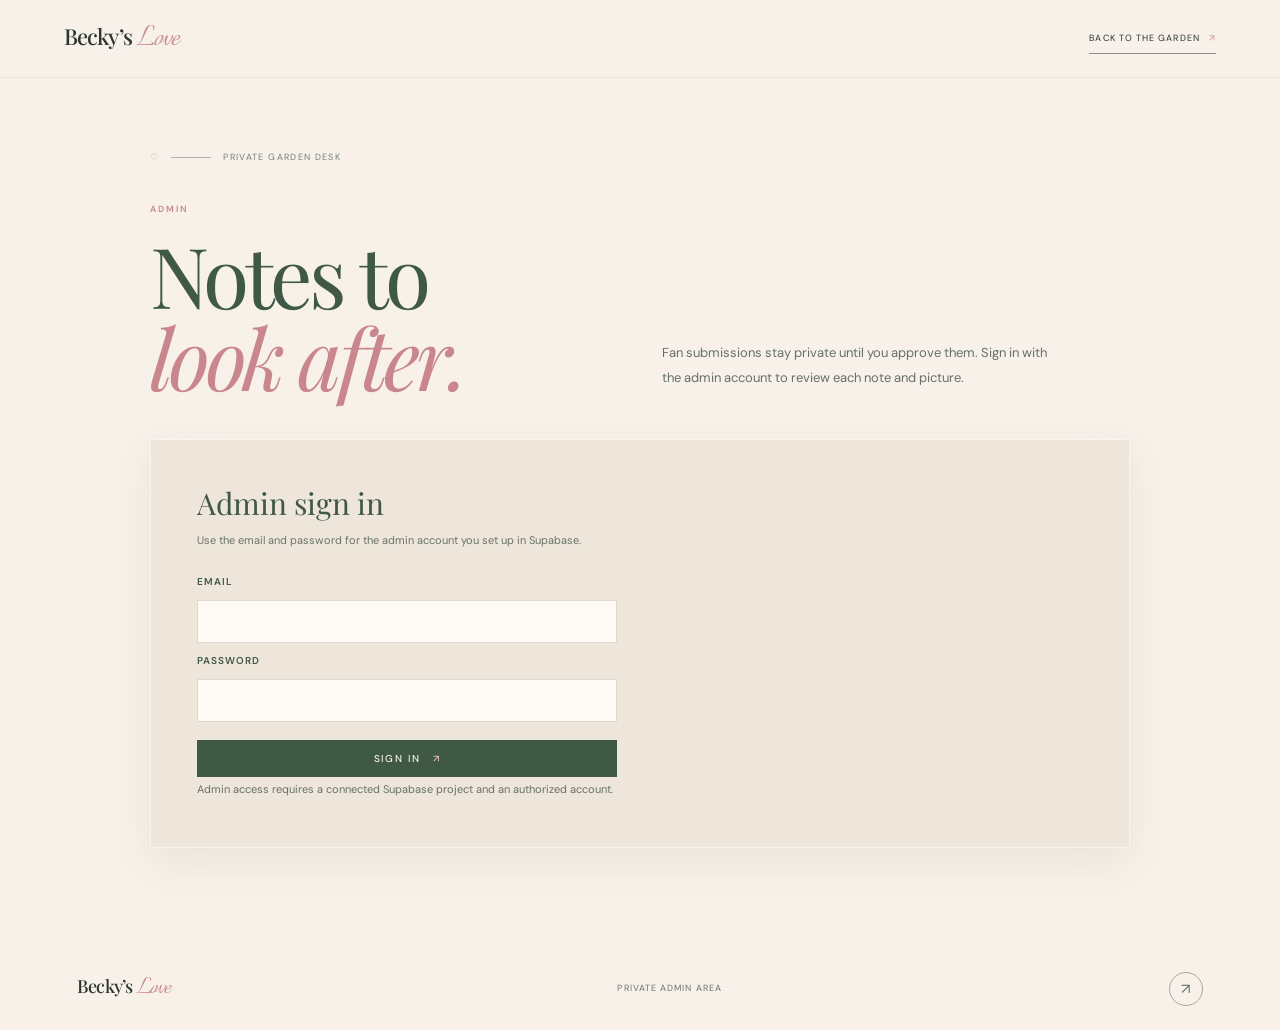
==== admin.html @ 7f094e2c "Add private fan message moderation flow" ====
<!doctype html>
<html lang="en">
<head>
  <meta charset="utf-8">
  <meta name="viewport" content="width=device-width, initial-scale=1">
  <meta name="theme-color" content="#f7f1e9">
  <title>Fan message review · Becky’s Love</title>
  <link rel="preconnect" href="https://fonts.googleapis.com">
  <link rel="preconnect" href="https://fonts.gstatic.com" crossorigin>
  <link href="https://fonts.googleapis.com/css2?family=DM+Sans:wght@400;500;600&family=Italianno&family=Playfair+Display:wght@400;500&display=swap" rel="stylesheet">
  <link rel="stylesheet" href="styles.css">
</head>
<body class="admin-page">
  <header class="topbar admin-topbar">
    <a class="wordmark" href="index.html">Becky’s <em>Love</em></a>
    <a class="top-note" href="index.html#fan-messages">Back to the garden <span>↗</span></a>
  </header>
  <main class="admin-main">
    <div class="section-kicker"><span>♡</span><i></i> Private garden desk</div>
    <div class="admin-heading">
      <div><p class="eyebrow">Admin</p><h1>Notes to<br><em>look after.</em></h1></div>
      <p class="body-copy">Fan submissions stay private until you approve them. Sign in with the admin account to review each note and picture.</p>
    </div>
    <section class="admin-panel" aria-labelledby="admin-panel-title">
      <div id="admin-login-view">
        <h2 id="admin-panel-title">Admin sign in</h2>
        <p class="message-caption">Use the email and password for the admin account you set up in Supabase.</p>
        <form id="admin-login-form" class="admin-login-form">
          <label for="admin-email">Email</label><input id="admin-email" type="email" autocomplete="username" required>
          <label for="admin-password">Password</label><input id="admin-password" type="password" autocomplete="current-password" required>
          <button class="submit-message" type="submit">Sign in <span>↗</span></button>
        </form>
      </div>
      <div id="admin-queue-view" hidden>
        <div class="admin-queue-heading"><div><h2 id="admin-panel-title">Pending submissions</h2><p class="message-caption">Review notes and pictures before they are shared publicly.</p></div><button id="admin-sign-out" class="quiet-button" type="button">Sign out</button></div>
        <p id="admin-status" class="form-status" role="status" aria-live="polite"></p>
        <div id="admin-queue" class="admin-queue"></div>
      </div>
      <p id="admin-auth-status" class="form-status" role="status" aria-live="polite">Admin access requires a connected Supabase project and an authorized account.</p>
    </section>
  </main>
  <footer><a class="wordmark" href="index.html">Becky’s <em>Love</em></a><span>Private admin area</span><a class="back-top" href="index.html" aria-label="Back to page">↗</a></footer>
  <script src="supabase-config.js"></script>
  <script type="module" src="admin.js"></script>
</body>
</html>
---- styles.css ----
:root{--cream:#f7f1e9;--paper:#eee6db;--ink:#29352d;--green:#3f5946;--rose:#c9878d;--blush:#e9c9c2;--blue:#6d8791;--serif:'Playfair Display',Georgia,serif;--sans:'DM Sans',Arial,sans-serif;--script:'Italianno',cursive}*{box-sizing:border-box}html{scroll-behavior:smooth;scroll-padding-top:82px}body{margin:0;background:var(--cream);color:var(--ink);font:14px/1.6 var(--sans)}a{color:inherit;text-decoration:none}.topbar{height:78px;padding:0 5vw;display:flex;align-items:center;justify-content:space-between;gap:24px;background:var(--cream);position:sticky;top:0;z-index:10;border-bottom:1px solid #3f594614}.wordmark{font:500 22px var(--serif);letter-spacing:-.04em;white-space:nowrap}.wordmark em{font:400 34px var(--script);color:var(--rose)}.topbar nav{display:flex;gap:clamp(14px,2.6vw,38px);text-transform:uppercase;letter-spacing:.13em;font-size:9px}.topbar nav a,.top-note,.under-link,.message-link{transition:color .2s}.topbar nav a:hover,.top-note:hover,.under-link:hover,.message-link:hover{color:var(--rose)}.top-note{text-transform:uppercase;letter-spacing:.12em;font-size:9px;border-bottom:1px solid #899187;padding:8px 0;white-space:nowrap}.top-note span,.under-link span,.message-link span{color:var(--rose);margin-left:6px}.hero{min-height:min(780px,calc(100svh - 78px));position:relative;overflow:hidden;display:flex;align-items:center;background:linear-gradient(125deg,#26353255,#26353208 80%),url("ethereal-garden.png") center/cover no-repeat;color:#fffaf2}.hero:after{content:"";position:absolute;inset:0;background:linear-gradient(90deg,#172b2a65,transparent 76%),linear-gradient(0deg,#2635322b,transparent 42%);pointer-events:none}.hero-content{position:relative;z-index:2;margin-left:12%;padding:80px 0}.eyebrow{margin:0;color:var(--rose);font-size:9px;font-weight:600;letter-spacing:.22em;text-transform:uppercase}.hero .eyebrow{color:#f2d9ce}.hero h1{font:400 clamp(86px,14vw,176px)/.78 var(--serif);letter-spacing:-.075em;margin:33px 0 32px}.hero h1 em{font:400 1em var(--script);letter-spacing:0;margin-left:.06em;color:#f2d9ce}.hero-line{font:400 17px/1.8 var(--serif);letter-spacing:.09em}.circle-link{margin-top:30px;width:46px;height:46px;border:1px solid #fff9;border-radius:50%;display:grid;place-items:center;font-size:19px;transition:background .2s,color .2s}.circle-link:hover{background:#fff;color:var(--green)}.hero-orbit{position:absolute;z-index:1;border:1px solid #fff5;border-radius:50%;transform:rotate(-24deg)}.orbit-one{width:min(52vw,620px);height:min(73vw,850px);right:8%;top:-14%}.orbit-two{width:min(38vw,440px);height:min(58vw,670px);right:15%;top:-3%;border-color:#f4d9ca8c}.hero-spark{position:absolute;z-index:2;color:#f1d3c4}.spark-one{right:20%;top:18%;font-size:32px}.spark-two{right:10%;bottom:21%;font-size:46px;color:#dbe1cc}.hero-side{position:absolute;z-index:2;right:5%;top:50%;writing-mode:vertical-rl;transform:translateY(-50%);font-size:9px;text-transform:uppercase;letter-spacing:.17em}.hero-side span{margin:9px 0}.hero-bottom{position:absolute;z-index:2;bottom:28px;left:5%;display:flex;align-items:center;gap:12px;font-size:8px;letter-spacing:.2em;text-transform:uppercase}.hero-bottom i,.section-kicker i{display:block;width:40px;height:1px;background:currentColor;opacity:.55}.section{padding:110px 12vw}.section-kicker{display:flex;align-items:center;gap:12px;color:#758176;font-size:9px;letter-spacing:.15em;text-transform:uppercase}.section-kicker span{color:var(--rose)}.featured{background:var(--cream)}.featured-layout{display:grid;grid-template-columns:1.1fr .9fr;gap:8vw;align-items:center;margin-top:48px}.featured-copy h2,.messages h2,.links-section h2,.disclaimers h2{font:400 clamp(42px,6.3vw,76px)/1.12 var(--serif);letter-spacing:-.05em;margin:18px 0 20px}.featured-copy h2 em,.messages h2 em,.links-section h2 em,.disclaimers h2 em{color:var(--rose);font-weight:400}.body-copy{max-width:390px;color:#657168;font-size:13px;line-height:1.9}.under-link,.message-link{display:inline-block;margin-top:22px;padding-bottom:8px;border-bottom:1px solid #a6a99e;text-transform:uppercase;letter-spacing:.15em;font-size:9px}.feature-card{aspect-ratio:1.02;position:relative;overflow:hidden;background:radial-gradient(circle at 52% 50%,#f7eadc 0 24%,transparent 24.5%),radial-gradient(ellipse at 50% 51%,#b6c0a8 0 45%,transparent 45.5%),linear-gradient(145deg,#d4b0a2,#ecd5ca 54%,#8d9b87);display:flex;align-items:center;justify-content:center;color:#fffaf2;box-shadow:0 24px 55px #64524920}.feature-card:before,.feature-card:after{content:"";position:absolute;border:1px solid #fff8;border-radius:50%;width:70%;height:88%;transform:rotate(24deg)}.feature-card:after{width:88%;height:70%;transform:rotate(-23deg)}.feature-card-top,.feature-card-foot{position:absolute;left:22px;right:22px;display:flex;justify-content:space-between;align-items:center;text-transform:uppercase;letter-spacing:.15em;font-size:8px}.feature-card-top{top:22px}.feature-card-foot{bottom:20px;border-top:1px solid #fff8;padding-top:12px}.flower-mark{position:absolute;width:104px;height:104px;display:grid;place-items:center}.flower-mark i{position:absolute;width:41px;height:57px;border:1px solid #83927a;border-radius:50% 50% 45% 45%;background:#e9c9c288;transform-origin:50% 100%}.flower-mark i:nth-child(1){transform:translateY(-18px)}.flower-mark i:nth-child(2){transform:rotate(90deg) translateY(-18px)}.flower-mark i:nth-child(3){transform:rotate(180deg) translateY(-18px)}.flower-mark i:nth-child(4){transform:rotate(270deg) translateY(-18px)}.flower-mark b{width:18px;height:18px;border-radius:50%;background:#c9878d}.feature-script{position:relative;z-index:1;text-align:center;font:38px/.8 var(--script);color:var(--green);transform:translateY(102px);margin:0}.messages{background:#e6ded3}.messages-heading{display:flex;justify-content:space-between;align-items:end;gap:30px;margin-top:45px}.messages-heading .body-copy{max-width:300px;margin-bottom:30px}.message-board{margin:52px auto 0;max-width:760px;min-height:340px;position:relative;overflow:hidden;display:flex;flex-direction:column;align-items:center;justify-content:center;text-align:center;padding:48px 24px;background:radial-gradient(ellipse at center,#f5e9df 0,#ede1d6 53%,#d9c8b9 100%);border:1px solid #fff9;box-shadow:inset 0 0 60px #a6816b1c}.message-board:before,.message-board:after{content:"";position:absolute;width:210px;height:280px;border:1px solid #80907c5c;border-radius:50%;transform:rotate(38deg)}.message-board:before{left:-35px;bottom:-130px}.message-board:after{right:-25px;top:-145px;transform:rotate(-38deg)}.message-stamp{position:absolute;left:28px;top:25px;font:italic 15px/1.1 var(--serif);color:var(--green);transform:rotate(-9deg)}.message-stamp b{display:block;text-align:center;color:var(--rose);font-size:18px}.message-empty{font:400 clamp(42px,6vw,62px)/.96 var(--script);color:var(--green);margin:0 0 12px}.message-caption{font-size:11px;color:#697369}.message-link{margin-top:12px}.links-section{background:var(--green);color:var(--cream)}.links-section .section-kicker{color:#dce1d5}.links-section .section-kicker span{color:#eab8b0}.links-layout{display:grid;grid-template-columns:.9fr 1.1fr;gap:9vw;align-items:center;margin-top:45px}.links-section h2 em{color:#e9c0b6}.links-section .body-copy{color:#d1d8cd}.link-list{border-top:1px solid #fff5}.link-list a{display:grid;grid-template-columns:42px 1fr 26px;align-items:center;gap:12px;padding:20px 0;border-bottom:1px solid #fff5;transition:padding .2s,color .2s}.link-list a:hover{padding-left:8px;color:#f0c5bb}.link-list .music-row{display:grid;grid-template-columns:42px 1fr 26px;align-items:center;gap:12px;padding:20px 0;border-bottom:1px solid #fff5}.link-list .music-row>i{font-style:normal;text-align:right;color:#e9c0b6}.music-links a{color:#d1d8cd;text-decoration:underline;text-decoration-color:#ffffff66;text-underline-offset:3px}.music-links a:hover{color:#f0c5bb}.link-number{font-size:9px;color:#d9a7a2}.link-list b,.link-list small{display:block}.link-list b{font:400 20px var(--serif)}.link-list small{margin-top:3px;color:#d1d8cd;font-size:10px}.link-list i{font-style:normal;text-align:right;color:#e9c0b6}.disclaimers{background:#f4e7df}.disclaimer-layout{display:grid;grid-template-columns:.9fr 1.1fr;gap:9vw;align-items:start;margin-top:46px}.disclaimer-copy{position:relative;padding:8px 0 44px;max-width:550px;border-top:1px solid #c8b8aa;color:#606b62;font-size:12px;line-height:1.9}.disclaimer-copy p{margin:18px 0}.disclaimer-heart{position:absolute;right:0;bottom:0;color:var(--rose);font-size:24px}footer{min-height:82px;padding:18px 6vw;display:flex;align-items:center;justify-content:space-between;gap:16px;color:#697369;font-size:9px;letter-spacing:.12em;text-transform:uppercase}footer .wordmark{font-size:18px;color:var(--ink);letter-spacing:-.04em;text-transform:none}footer .wordmark em{font-size:28px}.back-top{width:34px;height:34px;border:1px solid #a6a99e;border-radius:50%;display:grid;place-items:center;font-size:15px}
@media(max-width:800px){.topbar{height:auto;min-height:68px;padding:12px 6vw;flex-wrap:wrap;gap:9px 20px}.topbar nav{order:3;width:100%;justify-content:space-between;gap:8px;font-size:8px}.top-note{font-size:8px}.hero{min-height:670px;min-height:82svh}.hero-content{margin-left:8%;padding:70px 0}.hero h1{font-size:clamp(82px,20vw,136px)}.hero-line{font-size:14px}.hero-side{right:4%;font-size:8px}.orbit-one{width:70vw;height:100vw;right:2%;top:2%}.orbit-two{width:58vw;height:86vw;right:8%;top:9%}.spark-one{right:18%;top:18%}.spark-two{right:10%;bottom:18%}.section{padding:78px 8vw}.featured-layout,.links-layout,.disclaimer-layout{grid-template-columns:1fr;gap:40px}.featured-layout{margin-top:36px}.feature-card{width:min(100%,520px);justify-self:center}.messages-heading{display:block;margin-top:36px}.messages-heading .body-copy{margin-top:18px;margin-bottom:0}.message-board{margin-top:36px;min-height:300px}.links-layout{margin-top:36px}.disclaimer-layout{margin-top:32px}.disclaimer-copy{max-width:none}.featured-copy h2,.messages h2,.links-section h2,.disclaimers h2{font-size:clamp(44px,11vw,66px)}}
@media(max-width:430px){.wordmark{font-size:19px}.wordmark em{font-size:29px}.top-note{letter-spacing:.07em}.topbar nav{letter-spacing:.08em}.hero{min-height:620px}.hero h1{font-size:82px}.hero-content{margin-left:7%}.section{padding:68px 7vw}.section-kicker{font-size:8px}.feature-card-top,.feature-card-foot{left:16px;right:16px}.message-stamp{left:16px;top:16px}footer{padding:18px 7vw;flex-wrap:wrap}footer>span{order:3;width:100%;font-size:8px}}
@media(prefers-reduced-motion:reduce){html{scroll-behavior:auto}*{transition:none!important}}

/* Featured photo carousel */
.feature-card.slideshow{aspect-ratio:4/5;display:grid;grid-template-rows:auto minmax(0,1fr) auto;gap:12px;padding:18px;color:var(--green);background:linear-gradient(145deg,#e9c9c2,#f7f1e9 54%,#8d9b87);border:1px solid #fff9;box-shadow:0 24px 55px #64524920}
.feature-card.slideshow:before,.feature-card.slideshow:after{content:none}
.feature-card.slideshow .feature-card-top,.feature-card.slideshow .feature-card-foot{position:static;left:auto;right:auto;top:auto;bottom:auto;color:var(--green);font-size:8px;letter-spacing:.15em}
.feature-card.slideshow .feature-card-top{min-height:23px}
.feature-card.slideshow .feature-card-foot{border-top:1px solid #3f59464a;padding-top:10px}
.slideshow-images{position:relative;min-height:0;overflow:hidden;background:#f7f1e9;border:8px solid #f7f1e9;box-shadow:0 7px 24px #64524920}
.featured-slide{position:absolute;inset:0;width:100%;height:100%;object-fit:contain;opacity:0;transition:opacity .65s ease}
.featured-slide.is-active{opacity:1}
@media(max-width:800px){.feature-card.slideshow{width:min(100%,520px);aspect-ratio:4/5}}
@media(max-width:430px){.feature-card.slideshow{padding:14px;gap:9px}.feature-card.slideshow .feature-card-top,.feature-card.slideshow .feature-card-foot{left:auto;right:auto}}
@media(prefers-reduced-motion:reduce){.featured-slide{transition:none}}

/* Fan guestbook and private admin */
.community-grid{display:grid;grid-template-columns:1fr 1fr;gap:34px;align-items:start;margin:50px auto 0;max-width:1050px}
.message-form,.community-posts-wrap,.admin-panel{position:relative;padding:34px;background:linear-gradient(145deg,#f7f1e9,#ede1d6 68%,#e1d3c6);border:1px solid #fff9;box-shadow:0 14px 38px #64524914}
.message-form{display:flex;flex-direction:column;gap:10px;overflow:hidden}
.message-form .message-stamp{position:absolute;right:28px;left:auto;top:22px}
.message-form h3,.admin-panel h2{margin:0 0 4px;color:var(--green);font:400 30px/1.15 var(--serif)}
.message-form .message-caption{max-width:340px;margin:0 0 10px}
.message-form label,.admin-login-form label{color:var(--green);font-size:10px;font-weight:600;letter-spacing:.1em;text-transform:uppercase}
.message-form label span{color:#788077;font-weight:400;letter-spacing:0;text-transform:none}
.message-form input:not([type=checkbox]),.message-form textarea,.admin-login-form input{width:100%;padding:12px 13px;border:1px solid #a6a99e66;background:#fffaf3;color:var(--ink);font:13px var(--sans);border-radius:0}
.message-form textarea{resize:vertical;min-height:120px}
.message-form input[type=file]{padding:9px;font-size:11px}
.message-form input:focus,.message-form textarea:focus,.admin-login-form input:focus{outline:2px solid #c9878d88;outline-offset:1px}
.consent{display:flex;align-items:flex-start;gap:10px;margin:5px 0;color:#657168!important;font-weight:400!important;letter-spacing:0!important;text-transform:none!important;line-height:1.6}
.consent input{accent-color:var(--green);margin:3px 0 0}
.submit-message,.approve-button{align-self:flex-start;padding:12px 18px;border:0;background:var(--green);color:var(--cream);font:500 10px var(--sans);letter-spacing:.14em;text-transform:uppercase;cursor:pointer;transition:background .2s,transform .2s}
.submit-message:hover,.approve-button:hover{background:#2c4032;transform:translateY(-1px)}
.submit-message:disabled,.approve-button:disabled,.quiet-button:disabled{opacity:.55;cursor:wait}
.submit-message span{margin-left:8px;color:#e9c0b6}
.form-status{min-height:20px;margin:4px 0 0;color:#657168;font-size:11px;line-height:1.6}
.honey-field{position:absolute!important;width:1px!important;height:1px!important;overflow:hidden;clip:rect(0,0,0,0);white-space:nowrap}
.community-posts-wrap{min-height:260px}
.community-posts-heading,.admin-queue-heading{display:flex;justify-content:space-between;align-items:center;gap:18px;padding-bottom:12px;border-bottom:1px solid #3f594633;color:var(--green);font-size:9px;letter-spacing:.13em;text-transform:uppercase}
.community-posts-heading span:last-child{color:#788077;font-size:8px}
.community-posts{display:grid;gap:14px;padding-top:14px}
.community-posts>.message-empty,.community-posts>.message-caption{text-align:center}
.community-post{padding:18px;background:#fffaf3c7;border:1px solid #fff9;color:#59645b}
.community-post p:first-of-type{margin:0;font:400 18px/1.5 var(--serif);white-space:pre-wrap;overflow-wrap:anywhere}
.community-post .community-post-author{margin:12px 0 0;color:var(--rose);font-size:10px;letter-spacing:.1em;text-transform:uppercase}
.community-post img,.admin-submission img{display:block;width:100%;max-height:360px;object-fit:contain;background:#eee6db;margin:0 0 14px}
.admin-page{min-height:100vh;display:flex;flex-direction:column}
.admin-topbar{position:relative}
.admin-main{width:min(100% - 48px,980px);margin:72px auto 100px;flex:1}
.admin-heading{display:grid;grid-template-columns:1fr 1fr;gap:44px;align-items:end;margin:38px 0 42px}
.admin-heading h1{margin:16px 0 0;color:var(--green);font:400 clamp(48px,8vw,84px)/.98 var(--serif);letter-spacing:-.05em}
.admin-heading h1 em{color:var(--rose);font-weight:400}
.admin-heading .body-copy{margin:0 0 7px}
.admin-panel{background:#eee6db;padding:clamp(24px,5vw,46px)}
.admin-login-form{display:grid;gap:10px;max-width:420px;margin-top:24px}
.admin-login-form button{margin-top:8px}
.admin-queue-heading{align-items:flex-start;text-transform:none;letter-spacing:0}
.admin-queue-heading h2{font-size:28px}
.admin-queue-heading .message-caption{margin:5px 0 0}
.quiet-button{padding:10px 14px;border:1px solid #3f594666;background:transparent;color:var(--green);font:500 9px var(--sans);letter-spacing:.12em;text-transform:uppercase;cursor:pointer}
.quiet-button:hover{background:#f7f1e9}
.admin-queue{display:grid;gap:14px;margin-top:18px}
.admin-submission{padding:20px;background:#f7f1e9;border:1px solid #fff;color:#59645b}
.admin-submission h3{margin:0;color:var(--green);font:400 20px var(--serif)}
.admin-submission time{display:block;margin:4px 0 12px;color:#788077;font-size:10px}
.admin-submission>p{white-space:pre-wrap;overflow-wrap:anywhere}
.admin-actions{display:flex;gap:10px;margin-top:16px}
.admin-link{padding:5px;color:#697369;font-size:9px;letter-spacing:.12em;text-transform:uppercase}
.admin-link:hover{color:var(--rose)}
@media(max-width:800px){.community-grid{grid-template-columns:1fr;max-width:560px;margin-top:36px}.admin-main{margin:52px auto 72px}.admin-heading{grid-template-columns:1fr;gap:10px;margin:28px 0 30px}.admin-heading .body-copy{max-width:520px}.message-form,.community-posts-wrap{padding:26px}}
@media(max-width:430px){.community-posts-heading{align-items:flex-start;flex-direction:column;gap:5px}.message-form .message-stamp{right:18px;top:16px}.admin-main{width:min(100% - 28px,980px)}.admin-panel{padding:20px}.admin-queue-heading{flex-direction:column}.admin-queue-heading>.quiet-button{align-self:flex-start}}
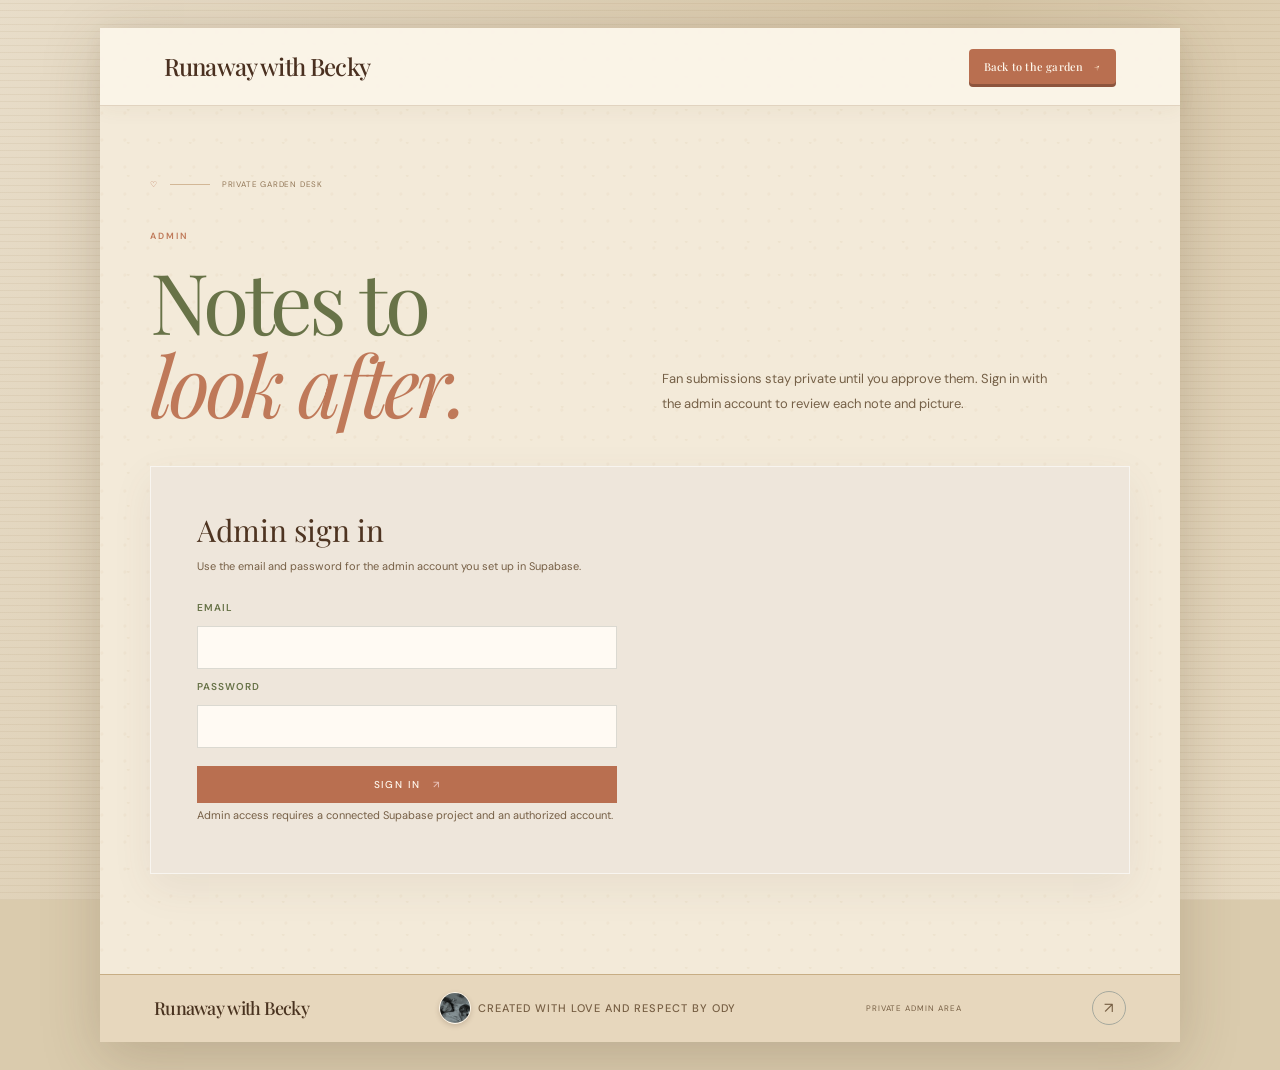
==== commit f37181a2: "Publish current Runaway with Becky design" ====
--- a/admin.html
+++ b/admin.html
@@ -4,7 +4,7 @@
   <meta charset="utf-8">
   <meta name="viewport" content="width=device-width, initial-scale=1">
   <meta name="theme-color" content="#f7f1e9">
-  <title>Fan message review · Becky’s Love</title>
+  <title>Fan message review · Runaway with Becky</title>
   <link rel="preconnect" href="https://fonts.googleapis.com">
   <link rel="preconnect" href="https://fonts.gstatic.com" crossorigin>
   <link href="https://fonts.googleapis.com/css2?family=DM+Sans:wght@400;500;600&family=Italianno&family=Playfair+Display:wght@400;500&display=swap" rel="stylesheet">
@@ -12,7 +12,7 @@
 </head>
 <body class="admin-page">
   <header class="topbar admin-topbar">
-    <a class="wordmark" href="index.html">Becky’s <em>Love</em></a>
+    <a class="wordmark" href="index.html">Runaway with Becky</a>
     <a class="top-note" href="index.html#fan-messages">Back to the garden <span>↗</span></a>
   </header>
   <main class="admin-main">
@@ -39,7 +39,7 @@
       <p id="admin-auth-status" class="form-status" role="status" aria-live="polite">Admin access requires a connected Supabase project and an authorized account.</p>
     </section>
   </main>
-  <footer><a class="wordmark" href="index.html">Becky’s <em>Love</em></a><span>Private admin area</span><a class="back-top" href="index.html" aria-label="Back to page">↗</a></footer>
+  <footer><a class="wordmark" href="index.html">Runaway with Becky</a><span class="admin-credit"><img src="assets/ody-admin-credit.jpeg" alt="" style="display:block;width:32px;height:32px;flex:0 0 32px;border:1px solid #fff8ed;border-radius:50%;object-fit:cover;object-position:50% 55%;">Created with love and respect by Ody</span><span>Private admin area</span><a class="back-top" href="index.html" aria-label="Back to page">↗</a></footer>
   <script src="supabase-config.js"></script>
   <script type="module" src="admin.js"></script>
 </body>
--- a/styles.css
+++ b/styles.css
@@ -4,17 +4,201 @@
 @media(prefers-reduced-motion:reduce){html{scroll-behavior:auto}*{transition:none!important}}
 
 /* Featured photo carousel */
-.feature-card.slideshow{aspect-ratio:4/5;display:grid;grid-template-rows:auto minmax(0,1fr) auto;gap:12px;padding:18px;color:var(--green);background:linear-gradient(145deg,#e9c9c2,#f7f1e9 54%,#8d9b87);border:1px solid #fff9;box-shadow:0 24px 55px #64524920}
+.feature-card.slideshow{aspect-ratio:4/5;display:block;padding:0;color:var(--green);background:linear-gradient(145deg,#e9c9c2,#f7f1e9 54%,#8d9b87);border:1px solid #fff9;box-shadow:0 24px 55px #64524920}
 .feature-card.slideshow:before,.feature-card.slideshow:after{content:none}
-.feature-card.slideshow .feature-card-top,.feature-card.slideshow .feature-card-foot{position:static;left:auto;right:auto;top:auto;bottom:auto;color:var(--green);font-size:8px;letter-spacing:.15em}
-.feature-card.slideshow .feature-card-top{min-height:23px}
-.feature-card.slideshow .feature-card-foot{border-top:1px solid #3f59464a;padding-top:10px}
-.slideshow-images{position:relative;min-height:0;overflow:hidden;background:#f7f1e9;border:8px solid #f7f1e9;box-shadow:0 7px 24px #64524920}
+.feature-card.slideshow .feature-card-top,.feature-card.slideshow .feature-card-foot{position:absolute;left:22px;right:22px;color:var(--green);font-size:8px;letter-spacing:.15em}
+.feature-card.slideshow .feature-card-top{top:18px}
+.feature-card.slideshow .feature-card-foot{bottom:18px;border-top:1px solid #3f59464a;padding-top:10px}
+.slideshow-images{position:absolute;inset:54px 18px 58px;overflow:hidden;background:#f7f1e9;border:8px solid #f7f1e9;box-shadow:0 7px 24px #64524920}
 .featured-slide{position:absolute;inset:0;width:100%;height:100%;object-fit:contain;opacity:0;transition:opacity .65s ease}
 .featured-slide.is-active{opacity:1}
 @media(max-width:800px){.feature-card.slideshow{width:min(100%,520px);aspect-ratio:4/5}}
-@media(max-width:430px){.feature-card.slideshow{padding:14px;gap:9px}.feature-card.slideshow .feature-card-top,.feature-card.slideshow .feature-card-foot{left:auto;right:auto}}
+@media(max-width:430px){.feature-card.slideshow .feature-card-top,.feature-card.slideshow .feature-card-foot{left:16px;right:16px}.slideshow-images{inset:48px 12px 54px}}
 @media(prefers-reduced-motion:reduce){.featured-slide{transition:none}}
+.featured-slide{opacity:.82}
+.featured-slide.is-active{z-index:3;opacity:1;transform:translateY(-15px) scale(1.07) rotate(0deg);box-shadow:0 16px 26px #60482a50}
+.featured-slide{object-fit:contain;background:#f4ead8}
+
+/* The uploaded hero stays still; the five Polaroids stay still as well. */
+.hero{position:relative;isolation:isolate;background:transparent}
+.hero:after{z-index:1;background:linear-gradient(90deg,#26332112 0%,#f6eddc22 38%,#f6eddccf 57%,#f6eddcf2 100%),linear-gradient(0deg,#3325153b 0%,transparent 33%);pointer-events:none}
+.hero .memory-board.hero-photo-frame{position:absolute;z-index:0;inset:0;width:100%;height:100%;border:0;outline:0;box-shadow:none;transform:none;background:transparent;pointer-events:none}
+.hero-photo{width:100%;height:100%;object-fit:cover;object-position:center center;filter:saturate(.95)}
+.hero-photo-frame:before,.hero-photo-frame:after{content:none}
+.hero-photo-note{position:absolute;z-index:2;left:5%;bottom:8%;width:17%;height:38%;padding:14px 12px;background:repeating-linear-gradient(to bottom,#f5e9cf 0 22px,#a98a5d58 23px,#f5e9cf 24px);border:1px solid #dfcaa6;box-shadow:0 8px 18px #49321f3d;transform:rotate(-5deg)}
+.hero-photo-note:before{content:"";position:absolute;top:-11px;left:40%;width:29px;height:29px;border-radius:50%;background:radial-gradient(circle at 35% 28%,#f2cf69,#bb8840 68%,#84602e);box-shadow:0 2px 4px #442d183f}
+.hero-photo-note span{display:block;height:1px;margin:13px 0;background:#b49a7052}
+.hero-photo-tape{position:absolute;z-index:2;right:5%;bottom:10%;width:92px;height:22px;background:#bd7956d1;transform:rotate(-28deg);box-shadow:0 3px 6px #49321f24}
+.hero-content{position:relative;z-index:3}
+.hero-side,.hero-bottom{z-index:3}
+.featured-slide{opacity:1}
+
+/* Refine the scrapbook page to match the supplied desktop composition */
+html{min-height:100%;background-color:#dacbad;background-image:repeating-linear-gradient(0deg,#9c82581a 0 1px,transparent 1px 7px),linear-gradient(115deg,#e8ddc9,#d6c5a6 58%,#e7dac2);background-attachment:fixed}
+body{width:calc(100% - 48px);max-width:1080px;min-height:calc(100vh - 56px);margin:28px auto;background:#fbf6e9;box-shadow:0 16px 55px #46331f35;color:#4b2e1c}
+.topbar{position:sticky;top:0;z-index:10;min-height:68px;padding:10px clamp(22px,4vw,48px);gap:22px;background:#fbf4e6f5;border-bottom:1px solid #a4865a66;box-shadow:0 4px 12px #5a3a1c0d}
+.wordmark{font:500 clamp(17px,1.8vw,23px)/1.15 var(--serif);letter-spacing:-.035em;color:#4c2d1a}.wordmark em{font:inherit;color:inherit}
+.topbar nav{gap:clamp(12px,2vw,25px);font:500 10px var(--sans);letter-spacing:.01em;text-transform:none;white-space:nowrap}
+.topbar nav a{padding:8px 0;border-bottom:1px solid transparent}.topbar nav a:hover{border-color:#ad7153;color:#9c5f42}
+.language-picker select{max-width:95px;padding:8px 22px 8px 9px;background-color:#f8f0e1;border-color:#b99b72;color:#65442e}
+.top-note{padding:10px 14px;border-radius:5px;background:#b66c4d;color:#fff7e9;box-shadow:0 3px 0 #8d5035;font:500 11px var(--sans);letter-spacing:0;text-transform:none;white-space:nowrap}
+.hero{min-height:clamp(410px,42vw,520px);padding:42px clamp(30px,5vw,60px) 58px;grid-template-columns:minmax(0,1.08fr) minmax(280px,.92fr);gap:clamp(24px,4vw,50px);background-color:#f6eddd;background-image:linear-gradient(100deg,#d6c5a52c,#fff9eb 48%,#e8d9bd);}
+.hero:before{inset:0;border:0;border-bottom:1px solid #b4926740}
+.hero:after{inset:0;background:radial-gradient(ellipse at 2% 98%,#b9904c27,transparent 30%),radial-gradient(ellipse at 98% 12%,#cda9802a,transparent 31%);pointer-events:none}
+.hero-orbit,.hero-spark{display:none}
+.hero .memory-board.hero-photo-frame{width:100%;height:clamp(320px,37vw,420px);justify-self:stretch;overflow:hidden;transform:rotate(-.8deg);border:9px solid #fffaf0;outline:1px solid #b89b70;box-shadow:0 13px 27px #4d352522;background:#e7dbc5}
+.hero-photo{display:block;width:100%;height:100%;object-fit:cover;object-position:center 35%;filter:saturate(.88) sepia(.07)}
+.hero-photo-frame:before{content:"";position:absolute;z-index:2;top:13px;left:20px;width:76px;height:22px;background:#b96f50c9;transform:rotate(-37deg);box-shadow:0 2px 4px #40241435}
+.hero-photo-frame:after{content:"";position:absolute;z-index:2;right:-8%;bottom:-16%;width:56%;height:40%;border:1px solid #eadcb8b0;border-radius:50%;transform:rotate(-20deg);box-shadow:0 -7px 0 -6px #eadcb8b0,0 -14px 0 -13px #eadcb8b0}
+.hero-photo-note{position:absolute;z-index:3;left:7%;bottom:5%;width:27%;height:37%;padding:14px 10px;background:repeating-linear-gradient(to bottom,#f5e9cf 0 22px,#a98a5d58 23px,#f5e9cf 24px);border:1px solid #dfcaa6;box-shadow:0 8px 18px #49321f3d;transform:rotate(-7deg)}
+.hero-photo-note:before{content:"";position:absolute;top:-11px;left:40%;width:29px;height:29px;border-radius:50%;background:radial-gradient(circle at 35% 28%,#f2cf69,#bb8840 68%,#84602e);box-shadow:0 2px 4px #442d183f}
+.hero-photo-note span{display:block;height:1px;margin:13px 0;background:#b49a7052}
+.hero-photo-tape{position:absolute;z-index:3;right:5%;bottom:12%;width:92px;height:22px;background:#bd7956d1;transform:rotate(-28deg);box-shadow:0 3px 6px #49321f24}
+.hero-content{grid-column:2;grid-row:1;text-align:center;padding:20px 0;margin:0;z-index:3}
+.hero .eyebrow{color:#a66a49;font:500 11px var(--serif);letter-spacing:.04em;text-transform:none}
+.hero h1{margin:22px 0 18px;color:#4c2d1a;font-size:clamp(54px,7vw,84px);line-height:.95;letter-spacing:-.06em}
+.hero h1 em{font-family:var(--serif);font-style:normal;color:#4c2d1a}
+.hero-line{max-width:340px;margin:0 auto;color:#765439;font:400 clamp(14px,1.35vw,17px)/1.65 var(--serif);letter-spacing:0}
+.circle-link{margin:22px auto 0;width:38px;height:38px;border-color:#b8805f;color:#a26042}
+.hero-side{top:auto;right:5%;bottom:19px;color:#8a6746;font:italic 12px var(--script);letter-spacing:.02em}
+.hero-bottom{bottom:18px;left:5%;gap:9px;color:#8a6746;font-size:8px}
+.section{padding:clamp(52px,6vw,76px) clamp(26px,6vw,68px)}
+.section-kicker{color:#917754;font-size:8px;letter-spacing:.12em}
+.featured{background:#fbf6e9;background-image:radial-gradient(ellipse at 2% 40%,#e4d2ad35,transparent 24%),radial-gradient(ellipse at 98% 68%,#e4d2ad35,transparent 24%)}
+.featured:before,.messages:before,.links-section:before,.disclaimers:before{inset:12px 14px;border-color:#b9936735}
+.featured-layout{gap:8px;margin-top:10px}
+.featured-copy{text-align:center}
+.featured-copy .eyebrow{margin:0;color:#a26145;font-size:9px}
+.featured-copy h2{margin:4px 0 6px;font-size:clamp(24px,3vw,36px);line-height:1.1;color:#4b2e1c}
+.featured-copy h2 em{color:#4b2e1c}
+.featured-copy .body-copy{margin:0 auto;font:12px/1.5 var(--serif);color:#806648}
+.featured-copy .under-link{margin:5px 0 0;padding:0;border:0;font-size:8px}
+.feature-card.slideshow{margin:9px auto 0;padding:13px 20px 12px;max-width:900px;background:linear-gradient(165deg,#e4d1ac,#f1e3c7 48%,#dfc79d);box-shadow:0 7px 0 #c5a778,0 13px 24px #624b2c1a;transform:rotate(-.2deg)}
+.feature-card.slideshow:before{inset:-5px 0 auto;height:15px;background:#c68b62;opacity:.74}
+.feature-card.slideshow .feature-card-top,.feature-card.slideshow .feature-card-foot{color:#745137;font-size:8px}
+.feature-card.slideshow .feature-card-top{min-height:19px}
+.feature-card.slideshow .feature-card-foot{margin-top:8px;padding:8px 4px 0;font-size:8px}
+.feature-brand{margin:7px 0 5px;font-size:clamp(26px,3.2vw,36px);line-height:1;color:#4b2e1c}
+.slideshow-images{min-height:clamp(145px,18vw,210px);padding:8px 14px 12px;gap:clamp(9px,1.8vw,20px)}
+.featured-slide{aspect-ratio:.78;border-width:7px;border-bottom-width:27px;opacity:.9;object-fit:contain;background:#eee2ca;box-shadow:0 5px 12px #60482a32}
+.featured-slide:nth-child(2){transform:rotate(3deg) translateY(6px)}.featured-slide:nth-child(3){transform:rotate(-2deg) translateY(-2px)}.featured-slide:nth-child(4){transform:rotate(4deg) translateY(6px)}.featured-slide:nth-child(5){transform:rotate(-3deg)}
+.featured-slide.is-active{z-index:3;opacity:1;transform:translateY(-10px) scale(1.055) rotate(0deg);box-shadow:0 13px 22px #60482a4a}
+.messages{background:#f8f0e2;background-image:radial-gradient(ellipse at 1% 40%,#d6c39c2c,transparent 25%),radial-gradient(ellipse at 99% 58%,#d6c39c2c,transparent 25%)}
+.messages-heading{display:block;margin-top:7px;text-align:center}
+.messages-heading>div{width:100%}
+.messages-heading h2{margin:7px 0 8px;color:#4b2e1c;font-size:clamp(29px,4vw,42px);line-height:1.08}
+.messages-heading .eyebrow{margin:0;color:#a26145;font-size:9px}
+.messages-heading .body-copy{max-width:530px;margin:0 auto 18px;color:#806648;font:12px/1.55 var(--serif)}
+.community-grid{max-width:790px;margin:20px auto 0;gap:18px;grid-template-columns:1fr 1fr}
+.message-form,.community-posts-wrap{padding:22px;background:#e4c99c;border:1px solid #bea274;box-shadow:0 4px 0 #c0a16c,0 10px 19px #60482a1a}
+.message-form{background:#dfc49a}
+.message-form:before{left:9%;right:auto;top:-7px;width:96px;height:18px;transform:rotate(-31deg);background:#c17a55d1}
+.community-posts-wrap{margin-top:8px;padding-top:39px;background:#f1e3c9;border-radius:9px;border:2px solid #b79a6d;box-shadow:0 4px 0 #d0b88e}
+.community-posts-wrap:before{content:"";position:absolute;z-index:2;left:50%;right:auto;top:-3px;width:78%;height:16px;transform:translateX(-50%);background:radial-gradient(circle,#806b4c 0 2.5px,transparent 3px) 0 0/18px 10px repeat-x}
+.community-posts-wrap:after{content:"";position:absolute;left:0;right:0;top:19px;height:1px;background:#b3946840}
+.community-posts-heading{position:relative;z-index:1;justify-content:center;text-align:center;padding-bottom:9px;border:0;color:#765439;font-size:9px;letter-spacing:.04em;text-transform:none}
+.community-posts-heading span:last-child{display:none}
+.community-posts{min-height:180px;padding:15px 10px 10px;background:repeating-linear-gradient(to bottom,#f7edd9 0 34px,#b3946845 35px,#f7edd9 36px);border:0}
+.message-empty{font-size:clamp(30px,4vw,43px)}
+.links-section{background:#f7f0e1;color:#4d3522;background-image:radial-gradient(ellipse at 1% 50%,#d6c39c2c,transparent 24%),radial-gradient(ellipse at 99% 50%,#d6c39c2c,transparent 24%)}
+.links-section .section-kicker{color:#8a7151}.links-layout{grid-template-columns:1fr;gap:14px;margin-top:10px}
+.links-layout>div:first-child{text-align:center}
+.links-layout .eyebrow{margin:0;color:#a26145;font-size:9px}
+.links-layout h2{margin:6px 0 5px;font-size:clamp(27px,3.6vw,40px);line-height:1.08}
+.links-layout .body-copy{margin:0 auto;font-size:11px}
+.link-list{max-width:650px;width:100%;margin:0 auto;gap:0;background:#ecdfc5;border:1px solid #d1b88d;box-shadow:0 4px 0 #c0a477}
+.link-list>a,.link-list .music-row{clip-path:none;grid-template-columns:34px 1fr 22px;padding:10px 20px 10px 42px;background:transparent;border:0;border-bottom:1px solid #cbb48c;box-shadow:none}
+.link-list>a:before,.link-list .music-row:before{left:15px;font-size:15px;color:#b36f4e}
+.link-list>a:last-of-type,.link-list .music-row{border-bottom:0}
+.link-list b{font-size:16px}.link-list small{font-size:9px}
+.disclaimers{background:#e9d9bc}.disclaimers .section-kicker{color:#806646}
+.disclaimer-layout{grid-template-columns:.8fr 1.2fr;gap:30px;margin-top:20px}
+.disclaimers h2{margin:6px 0;font-size:clamp(28px,4vw,42px)}
+.disclaimer-copy{max-width:none;padding:0 0 25px;border:0;font-size:10px;line-height:1.65}
+.featured,.messages,.links-section,.disclaimers{isolation:isolate}
+.featured:after,.messages:after,.links-section:after,.disclaimers:after{content:"";position:absolute;z-index:-1;right:4px;bottom:8px;width:clamp(64px,9vw,112px);height:clamp(125px,17vw,190px);background:url("assets/pressed-botanical.svg") center/contain no-repeat;opacity:.38;pointer-events:none}
+.messages:after{left:4px;right:auto;bottom:10px;transform:scaleX(-1);opacity:.32}
+.links-section:after{right:6px;bottom:4px;transform:rotate(-8deg);opacity:.3}
+.disclaimers:after{left:4px;right:auto;bottom:0;transform:scaleX(-1);opacity:.34}
+.feature-card.slideshow{display:flex;flex-direction:column}
+.feature-card.slideshow .feature-brand{order:0}
+.feature-card.slideshow .slideshow-images{order:1}
+.feature-card.slideshow .feature-card-top{order:2;justify-content:center}
+.feature-card.slideshow .feature-card-foot{order:3}
+.feature-card.slideshow .feature-card-top span:last-child{display:none}
+footer{min-height:68px;padding:15px 5%;background:#dfcaa5;color:#6d5439;border-top:1px solid #c2a778;font-size:8px}
+@media(max-width:800px){
+ body{width:calc(100% - 28px);max-width:620px;margin:14px auto;min-height:calc(100vh - 28px)}
+ .topbar{gap:9px 14px;padding:11px 18px}.topbar nav{order:4;width:100%;justify-content:space-between;gap:8px;font-size:9px}.top-note{margin-left:auto}.language-picker{margin-left:0}
+ .hero{min-height:0;padding:28px 7vw 46px;grid-template-columns:1fr;gap:13px}.hero .memory-board.hero-photo-frame{grid-column:1;grid-row:2;width:100%;height:clamp(250px,64vw,370px)}.hero-content{grid-column:1;grid-row:1;text-align:center;padding:10px 0 7px}.hero h1{font-size:clamp(52px,12vw,76px);margin:13px 0 10px}.hero-line{font-size:14px}.hero-side{display:none}.hero-bottom{left:7vw;bottom:11px}
+ .section{padding:48px 6vw}.featured-copy h2{font-size:clamp(23px,6vw,33px)}.feature-card.slideshow{padding:12px 10px}.slideshow-images{gap:8px;min-height:clamp(140px,35vw,210px);padding:7px 4px 11px}.featured-slide{border-width:5px;border-bottom-width:22px}.community-grid{max-width:540px;grid-template-columns:1fr;gap:16px}.community-posts-wrap{margin-top:0}.disclaimer-layout{grid-template-columns:1fr;gap:8px}
+}
+@media(max-width:520px){
+ body{width:100%;margin:0;box-shadow:none}.topbar{padding:10px 5vw}.topbar nav{font-size:8px}.wordmark{font-size:18px}.top-note{font-size:9px;padding:8px 10px}.hero{padding:24px 6vw 42px}.hero .memory-board.hero-photo-frame{height:clamp(230px,72vw,320px);border-width:6px}.hero-photo-note{width:30%;height:34%;padding:8px}.hero-photo-tape{width:65px;height:17px}.hero h1{font-size:clamp(49px,13vw,68px)}.section{padding:42px 6vw}.feature-brand{font-size:25px}.slideshow-images{gap:5px;min-height:138px;padding-inline:2px}.featured-slide{border-width:3px;border-bottom-width:17px}.featured-slide.is-active{transform:translateY(-6px) scale(1.035)}.messages-heading h2{font-size:29px}.message-form,.community-posts-wrap{padding:22px 18px}.community-posts-wrap{padding-top:39px}.link-list>a,.link-list .music-row{grid-template-columns:26px 1fr 17px;padding:10px 10px 10px 34px}.link-list>a:before,.link-list .music-row:before{left:10px}.link-list b{font-size:14px}footer{flex-wrap:wrap;gap:10px}footer>span{order:3;width:100%;font-size:7px}
+}
+
+/* Closer to the warm, collected scrapbook reference */
+body{background-color:#f2e8d5;background-image:radial-gradient(ellipse at 12% 16%,#fffaf0 0 2px,transparent 3px),radial-gradient(ellipse at 88% 34%,#dfceb0 0 2px,transparent 3px),repeating-linear-gradient(0deg,#8b6b3f05 0 1px,transparent 1px 5px);background-size:29px 31px,37px 35px,auto}
+.topbar{padding-inline:clamp(20px,4vw,58px);background:#f8f0e2f2}
+.hero{min-height:clamp(500px,55vw,650px);padding:46px 8vw 60px;grid-template-columns:minmax(0,1.15fr) minmax(300px,.85fr);gap:2vw}
+.hero:before{inset:14px 2vw;border-color:#a17a4a55}
+.hero-content{text-align:left;padding:35px 0 35px 2vw}
+.hero .eyebrow{color:#a86647;letter-spacing:.14em}
+.hero h1{font-size:clamp(64px,8.4vw,112px);line-height:.91;letter-spacing:-.065em;margin:24px 0 22px}
+.hero h1 em{font-size:.88em;font-style:normal}
+.hero-line{max-width:350px;color:#76583c;font-size:16px}
+.circle-link{margin:24px 0 0;background:#b96f50;color:#fff9ed;border:0}
+.hero-side{top:30px;right:6vw;font:italic 13px var(--serif);text-transform:none;letter-spacing:.02em;color:#8a6746}
+.hero-bottom{left:8vw;color:#8a6746}
+.memory-board{width:min(100%,620px);height:clamp(330px,38vw,430px);background:radial-gradient(ellipse at 18% 92%,#a88c5070,transparent 22%),radial-gradient(ellipse at 85% 15%,#d1a47752,transparent 24%),linear-gradient(135deg,#f6edda,#e8d6b7);box-shadow:0 12px 28px #654b2b20;transform:rotate(-1.6deg)}
+.memory-board:before{top:13%;left:0;right:0;height:1px;transform:rotate(-11deg);box-shadow:0 4px 0 #fff8e8}
+.memory-board:after{bottom:17%;left:0;right:0;height:1px;transform:rotate(9deg)}
+.memory-note{background:repeating-linear-gradient(to bottom,#f4e8ce 0 21px,#a98a5d55 22px,#f4e8ce 23px);border-color:#d8c4a3}
+.memory-frame{padding:9px 9px 38px;box-shadow:0 7px 15px #5a402532}
+.memory-frame span{background:linear-gradient(145deg,#f7f0e5,#e8dcc8)}
+.feature-brand{position:relative;z-index:1;text-align:center;color:#4a3020;font:500 clamp(29px,4vw,44px)/1.05 var(--serif);letter-spacing:-.04em;margin:24px 0 10px}
+.featured-layout{gap:14px}
+.featured-copy{display:block;text-align:center}
+.featured-copy h2{font-size:clamp(36px,5vw,58px);margin:7px 0 10px}
+.featured-copy .body-copy{max-width:560px;margin:0 auto}
+.featured-copy .under-link{margin-top:10px}
+.feature-card.slideshow{margin-top:0;padding:16px 26px 18px;max-width:1000px;background:linear-gradient(170deg,#e7d5b4,#f3e8d3 48%,#dfc8a2);box-shadow:0 9px 0 #c9ae7d,0 15px 25px #6646211c;transform:rotate(-.2deg)}
+.slideshow-images{min-height:clamp(185px,23vw,270px);padding:8px 18px 14px;gap:clamp(12px,2.2vw,28px)}
+.featured-slide{border-width:8px;border-bottom-width:32px;box-shadow:0 6px 12px #60482a2b}
+.featured-slide:nth-child(2){transform:rotate(4deg) translateY(7px)}
+.featured-slide:nth-child(3){transform:rotate(-2deg) translateY(-2px)}
+.featured-slide:nth-child(4){transform:rotate(3deg) translateY(8px)}
+.featured-slide:nth-child(5){transform:rotate(-4deg)}
+.featured-slide{opacity:.82;transition:transform .6s ease,box-shadow .6s ease,opacity .6s ease}
+.featured-slide.is-active{z-index:3;opacity:1;transform:translateY(-15px) scale(1.07) rotate(0deg);box-shadow:0 16px 26px #60482a50}
+.messages{background:#f5eddf}
+.messages-heading{justify-content:center;text-align:center}
+.messages-heading>div{width:100%}
+.messages-heading h2{margin-bottom:8px}
+.messages-heading .body-copy{max-width:560px;margin:0 auto}
+.community-grid{margin-top:28px;gap:24px}
+.message-form,.community-posts-wrap{border-radius:3px;background:#e6d0ab;border:1px solid #c7aa78;box-shadow:0 5px 0 #c1a270,0 13px 22px #654b2b17}
+.message-form{background:#dfc49a}
+.community-posts-wrap{padding-top:43px;background:#f1e3c8}
+.community-posts-wrap:after{content:"";position:absolute;left:50%;top:12px;width:80%;height:18px;transform:translateX(-50%);background:radial-gradient(circle,#8d7250 0 3px,transparent 3.5px) 0 0/22px 10px repeat-x}
+.community-posts{background:repeating-linear-gradient(to bottom,#f5e9d1 0 37px,#b3946848 38px,#f5e9d1 39px);border-color:#ccb78f}
+.links-layout{grid-template-columns:1fr;gap:18px}
+.links-layout>div:first-child{text-align:center}
+.link-list{max-width:760px;width:100%;margin:auto}
+.link-list>a,.link-list .music-row{clip-path:none;border:0;border-bottom:1px solid #cbb48c;box-shadow:none;background:#eee0c5;padding:12px 20px}
+.link-list>a:before,.link-list .music-row:before{content:"✿";position:absolute;left:10px;color:#ad6848}
+.link-list>a,.link-list .music-row{padding-left:40px}
+.disclaimers{background:#f8f0e2}
+footer{background:#e6d4b5;border-top:1px solid #c7ad84}
+@media(max-width:800px){.hero{grid-template-columns:1fr;padding:32px 8vw 64px}.hero-content{grid-column:1;grid-row:1;padding:18px 0 4px;text-align:center}.hero-line{margin-inline:auto}.circle-link{margin-inline:auto}.memory-board{grid-column:1;grid-row:2}.hero-side{display:none}.hero-bottom{left:8vw}.feature-brand{margin:18px 0 8px}.slideshow-images{min-height:clamp(150px,39vw,230px);padding:7px 5px 12px}.featured-slide{border-width:6px;border-bottom-width:24px}.messages-heading{text-align:center}.messages-heading>div{width:auto}.messages-heading .body-copy{margin:0 auto}.community-posts-wrap{padding-top:40px}}
+@media(max-width:520px){.hero{padding-inline:6vw}.hero h1{font-size:clamp(58px,15vw,78px)}.memory-board{height:260px}.memory-frame{padding:7px 7px 30px}.feature-card.slideshow{padding:13px 10px}.slideshow-images{gap:7px;min-height:145px;padding-inline:3px}.featured-slide{border-width:4px;border-bottom-width:18px}.feature-card.slideshow .feature-card-foot{margin-top:10px}.community-grid{margin-top:22px}}
+
+/* Header language selector */
+.language-picker{display:flex;align-items:center}
+.language-picker select{appearance:none;max-width:105px;padding:9px 24px 9px 10px;border:1px solid #89918766;border-radius:0;background-color:transparent;background-image:linear-gradient(45deg,transparent 50%,#3f5946 50%),linear-gradient(135deg,#3f5946 50%,transparent 50%);background-position:calc(100% - 12px) 13px,calc(100% - 8px) 13px;background-size:4px 4px,4px 4px;background-repeat:no-repeat;color:var(--green);font:500 9px var(--sans);letter-spacing:.04em;cursor:pointer}
+.language-picker select:focus{outline:2px solid #c9878d88;outline-offset:2px}
+.visually-hidden{position:absolute;width:1px;height:1px;padding:0;margin:-1px;overflow:hidden;clip:rect(0,0,0,0);white-space:nowrap;border:0}
+@media(max-width:800px){.language-picker{margin-left:auto}.language-picker select{max-width:100px}}
 
 /* Fan guestbook and private admin */
 .community-grid{display:grid;grid-template-columns:1fr 1fr;gap:34px;align-items:start;margin:50px auto 0;max-width:1050px}
@@ -48,7 +232,7 @@
 .community-post img,.admin-submission img{display:block;width:100%;max-height:360px;object-fit:contain;background:#eee6db;margin:0 0 14px}
 .admin-page{min-height:100vh;display:flex;flex-direction:column}
 .admin-topbar{position:relative}
-.admin-main{width:min(100% - 48px,980px);margin:72px auto 100px;flex:1}
+.admin-main{width:calc(100% - 48px);max-width:980px;margin:72px auto 100px;flex:1}
 .admin-heading{display:grid;grid-template-columns:1fr 1fr;gap:44px;align-items:end;margin:38px 0 42px}
 .admin-heading h1{margin:16px 0 0;color:var(--green);font:400 clamp(48px,8vw,84px)/.98 var(--serif);letter-spacing:-.05em}
 .admin-heading h1 em{color:var(--rose);font-weight:400}
@@ -70,4 +254,79 @@
 .admin-link{padding:5px;color:#697369;font-size:9px;letter-spacing:.12em;text-transform:uppercase}
 .admin-link:hover{color:var(--rose)}
 @media(max-width:800px){.community-grid{grid-template-columns:1fr;max-width:560px;margin-top:36px}.admin-main{margin:52px auto 72px}.admin-heading{grid-template-columns:1fr;gap:10px;margin:28px 0 30px}.admin-heading .body-copy{max-width:520px}.message-form,.community-posts-wrap{padding:26px}}
-@media(max-width:430px){.community-posts-heading{align-items:flex-start;flex-direction:column;gap:5px}.message-form .message-stamp{right:18px;top:16px}.admin-main{width:min(100% - 28px,980px)}.admin-panel{padding:20px}.admin-queue-heading{flex-direction:column}.admin-queue-heading>.quiet-button{align-self:flex-start}}
+@media(max-width:430px){.community-posts-heading{align-items:flex-start;flex-direction:column;gap:5px}.message-form .message-stamp{right:18px;top:16px}.admin-main{width:calc(100% - 28px);max-width:980px}.admin-panel{padding:20px}.admin-queue-heading{flex-direction:column}.admin-queue-heading>.quiet-button{align-self:flex-start}}
+
+/* Pressed-flower scrapbook theme */
+:root{--cream:#f8f1e4;--paper:#eee0c8;--ink:#49321f;--green:#687348;--rose:#bf7959;--blush:#e4c1a4;--blue:#829087}
+body{background:#f3ead9;color:var(--ink);background-image:radial-gradient(ellipse at 8% 15%,#e1d0b336 0 1px,transparent 2px),radial-gradient(ellipse at 91% 48%,#d5c39e2e 0 1px,transparent 2px);background-size:23px 27px,31px 33px}
+.topbar{height:auto;min-height:78px;padding:12px clamp(20px,5vw,72px);background:#fbf5e9ee;border-bottom:1px solid #9b785344;box-shadow:0 5px 18px #5e47200d;gap:20px}
+.wordmark{font-size:clamp(18px,2vw,24px);color:#4a3020}.wordmark em{color:#b86e4f}
+.topbar nav{gap:clamp(12px,2vw,30px);font-family:var(--serif);font-size:10px;letter-spacing:.05em;text-transform:none}
+.topbar nav a{padding:8px 0;border-bottom:1px solid transparent}.topbar nav a:hover{border-color:#b86e4f;color:#8d4e37}
+.language-picker select{border-color:#a67b5b80;background-color:#fbf5e9;color:#65442e;font:500 10px var(--sans)}
+.top-note{padding:10px 15px;border:0;border-radius:4px;background:#b96f50;color:#fff9ee;text-transform:none;letter-spacing:.02em;font:500 11px var(--serif);box-shadow:0 3px 0 #8d543d}.top-note span{color:#ffe5c9}
+.hero{min-height:clamp(540px,68vw,720px);padding:56px 9vw 72px;display:grid;grid-template-columns:minmax(0,1.05fr) minmax(330px,.95fr);align-items:center;gap:3vw;overflow:hidden;background-color:#f6eddd;background-image:linear-gradient(135deg,#fff9ed 0%,#f2e4ce 100%);color:var(--ink)}
+.hero:before{content:"";position:absolute;inset:18px 3vw;border:1px solid #b18b614a;pointer-events:none}
+.hero:after{inset:0;background:radial-gradient(ellipse at 14% 90%,#f1cfa757,transparent 38%),radial-gradient(ellipse at 90% 10%,#fff8e4,transparent 40%);pointer-events:none}
+.hero-orbit,.hero-spark{display:none}
+.memory-board{position:relative;z-index:2;width:min(100%,610px);height:clamp(330px,40vw,470px);justify-self:center;background:radial-gradient(ellipse at 50% 90%,#b77c4c26,transparent 55%),linear-gradient(120deg,#f9efd9a8,#f1e3ca66);border:1px solid #b8956c38;box-shadow:0 18px 38px #77533315;transform:rotate(-1deg)}
+.memory-board:before,.memory-board:after{content:"";position:absolute;left:8%;right:8%;height:2px;top:15%;background:#b78a5b7a;transform:rotate(-7deg);box-shadow:0 4px 0 #fff8e8}
+.memory-board:after{top:auto;bottom:13%;left:13%;right:3%;transform:rotate(5deg)}
+.memory-note{position:absolute;width:28%;height:27%;background:repeating-linear-gradient(to bottom,#f4e8ce 0 22px,#b89a6d3b 23px,#f4e8ce 24px);box-shadow:0 9px 15px #704e2c24;border:1px solid #fff9}
+.memory-note:before{content:"";position:absolute;top:-9px;left:42%;width:42px;height:16px;background:#c88763c9;transform:rotate(-5deg)}
+.note-one{left:5%;top:8%;transform:rotate(-8deg)}.note-two{right:4%;bottom:6%;transform:rotate(7deg)}
+.memory-frame{position:absolute;width:34%;height:63%;padding:10px 10px 42px;background:#fffdf7;border:1px solid #e6d8c1;box-shadow:0 12px 24px #5a40251f}
+.memory-frame:before{content:"";position:absolute;z-index:1;top:-12px;left:35%;width:54px;height:19px;background:#c98963d4;transform:rotate(-7deg)}
+.memory-frame span{display:block;width:100%;height:100%;background:linear-gradient(145deg,#f5ecdd,#eee1cb);border:1px solid #d9c5a6}
+.memory-frame-one{left:18%;top:20%;transform:rotate(-10deg)}.memory-frame-two{left:43%;top:16%;transform:rotate(4deg)}.memory-frame-three{right:7%;top:22%;transform:rotate(11deg)}
+.hero-content{z-index:3;grid-column:2;grid-row:1;margin:0;padding:40px 0;text-align:center}
+.hero .eyebrow{color:#a26145}.hero h1{margin:20px 0 24px;font-size:clamp(64px,8.5vw,112px);line-height:.98;letter-spacing:-.055em;color:#4a2d1d}
+.hero h1 em{font-family:var(--serif);font-style:normal;color:#4a2d1d}
+.hero-line{font-size:clamp(15px,1.6vw,19px);color:#73563d;letter-spacing:.01em}
+.circle-link{margin:26px auto 0;border-color:#9f7152;color:#9f6147}
+.circle-link:hover{background:#b96f50;color:#fff}
+.hero-side{top:38px;right:6vw;transform:none;writing-mode:horizontal-tb;color:#856c4f;font-size:9px}
+.hero-bottom{bottom:18px;left:6vw;color:#896d4c}
+.section{padding:clamp(72px,9vw,118px) clamp(22px,10vw,150px)}
+.section-kicker{color:#927757;letter-spacing:.1em}.section-kicker span{color:#b86e4f}.section-kicker i{background:#b88e61}
+.featured{position:relative;background:#fbf6eb}
+.featured:before,.messages:before,.links-section:before,.disclaimers:before{content:"";position:absolute;inset:20px 3vw;border:1px solid #b9936745;pointer-events:none}
+.featured-layout{grid-template-columns:1fr;gap:28px;margin-top:26px}
+.featured-copy{text-align:center}.featured-copy .eyebrow{color:#a26145}.featured-copy h2,.messages h2,.links-section h2,.disclaimers h2{color:#4c3422}.featured-copy h2 em,.messages h2 em,.links-section h2 em,.disclaimers h2 em{color:#b86e4f}
+.body-copy{color:#756047}.under-link,.message-link{border-color:#bc9270;color:#765035}
+.feature-card.slideshow{width:100%;max-width:1060px;aspect-ratio:auto;min-height:0;margin:16px auto 0;padding:18px 22px 16px;overflow:visible;background:linear-gradient(155deg,#e9d8b9,#f3e8d3 48%,#e4cfaa);border:0;box-shadow:0 14px 26px #66462120;transform:rotate(-.5deg)}
+.feature-card.slideshow:before{content:"";position:absolute;inset:-7px 0 auto;height:18px;background:#c88763;opacity:.8;clip-path:polygon(0 18%,9% 5%,18% 20%,27% 0,38% 17%,47% 5%,58% 18%,68% 3%,77% 16%,88% 0,100% 12%,100% 86%,91% 98%,80% 84%,68% 100%,57% 83%,45% 97%,35% 82%,23% 98%,12% 84%,0 96%)}
+.feature-card.slideshow:after{display:none}
+.feature-card.slideshow .feature-card-top,.feature-card.slideshow .feature-card-foot{position:relative;inset:auto;left:auto;right:auto;color:#76553b;font-size:9px;letter-spacing:.08em}
+.feature-card.slideshow .feature-card-top{min-height:24px}.feature-card.slideshow .feature-card-foot{margin-top:14px;border:0;border-top:1px solid #98734c5c;padding:12px 4px 0}
+.slideshow-images{position:relative;inset:auto;display:grid;grid-template-columns:repeat(5,minmax(0,1fr));align-items:center;gap:clamp(10px,2vw,24px);min-height:clamp(185px,24vw,300px);padding:12px 8px 20px;overflow:visible;background:transparent;border:0;box-shadow:none}
+.featured-slide{position:relative;inset:auto;display:block;width:100%;aspect-ratio:.76;height:auto;opacity:1;background:linear-gradient(145deg,#f4ead8,#e9dbc4);border:9px solid #fffdf6;border-bottom-width:36px;box-shadow:0 7px 15px #60482a2b;transform:rotate(-5deg);transition:transform .6s ease,box-shadow .6s ease}
+.featured-slide:nth-child(2){transform:rotate(3deg) translateY(9px)}.featured-slide:nth-child(3){transform:rotate(-1deg) translateY(-3px)}.featured-slide:nth-child(4){transform:rotate(5deg) translateY(8px)}.featured-slide:nth-child(5){transform:rotate(-3deg)}
+.featured-slide:before{content:"";position:absolute;top:-18px;left:32%;width:38px;height:18px;background:#c88763d6;transform:rotate(-7deg);box-shadow:0 2px 3px #49321f24}
+.featured-slide.is-active{z-index:2;transform:translateY(-8px) rotate(0deg);box-shadow:0 13px 20px #60482a3b}
+.messages{position:relative;background:#f2e6d2}
+.messages-heading{margin-top:32px;align-items:end}.messages-heading .body-copy{color:#73583e}
+.community-grid{max-width:1050px;margin-top:38px;gap:26px}
+.message-form,.community-posts-wrap{padding:clamp(22px,3vw,34px);background:#f9f1df;border:1px solid #d3bd98;box-shadow:0 7px 0 #c5ab7e,0 13px 25px #654b2b18}
+.message-form:before,.community-posts-wrap:before{content:"";position:absolute;left:31%;right:31%;top:-9px;height:18px;background:#c88763bd;transform:rotate(-2deg)}
+.message-form h3,.admin-panel h2{color:#4e3421}
+.message-form label{color:#6e4c31}.message-form input:not([type=checkbox]),.message-form textarea{background:#fffcf4;border-color:#cbb793;color:#49321f}
+.consent{color:#735f46!important}.submit-message{background:#b96f50;color:#fff8ee}.submit-message:hover{background:#9c5e42}
+.form-status,.message-caption{color:#765f45}.community-posts-heading{color:#755439;border-color:#b99b70}
+.community-posts{padding:22px 12px 12px;background:repeating-linear-gradient(to bottom,#f8f0df 0 38px,#b3946840 39px,#f8f0df 40px);border:1px solid #d3bd98;min-height:230px}
+.community-post{background:#fffaf0d9;border-color:#e2d4bc}
+.message-empty{color:#7d5c3f}.community-post .community-post-author{color:#aa684a}
+.links-section{position:relative;background:#e5d4b8;color:#4d3522}.links-section .section-kicker{color:#8a7151}.links-section .section-kicker span{color:#b86e4f}.links-section h2,.links-section h2 em{color:#4d3522}.links-section .body-copy{color:#765e44}
+.links-layout{grid-template-columns:.85fr 1.15fr;gap:6vw}.link-list{border:0;display:grid;gap:8px}
+.link-list>a,.link-list .music-row{position:relative;grid-template-columns:42px 1fr 26px;padding:17px 20px;background:#f7eddb;border:1px solid #d5bf99;box-shadow:0 4px 0 #bea47c;clip-path:polygon(0 4%,3% 0,10% 3%,18% 0,30% 3%,41% 0,53% 2%,64% 0,78% 3%,89% 0,100% 4%,99% 98%,86% 96%,76% 100%,63% 97%,49% 100%,36% 97%,24% 100%,12% 97%,0 100%)}
+.link-list>a:hover{padding-left:24px;color:#995b42}.link-number{color:#b86e4f}.link-list b{color:#4e3421}.link-list small{color:#796249}.link-list .music-row>i,.link-list i{color:#a66548}.music-links a{color:#725238}
+.disclaimers{position:relative;background:#f9f1e4}.disclaimer-copy{border-color:#cbb58e;color:#6e5a42}.disclaimer-heart{color:#b86e4f}
+footer{background:#e7d7bd;color:#765e43;border-top:1px solid #c7ad84}
+.admin-credit{display:inline-flex;align-items:center;gap:7px;color:#765e43;font:500 11px/1.3 var(--sans)}.admin-credit img{width:24px;height:24px;flex:0 0 24px;border:1px solid #fff8ed;border-radius:50%;object-fit:cover;object-position:50% 55%;box-shadow:0 2px 5px #49321f30}
+@media(max-width:800px){
+  .topbar{gap:10px 14px}.hero{min-height:0;padding:50px 8vw 70px;grid-template-columns:1fr;gap:18px}.hero-content{grid-column:1;grid-row:1;padding:18px 0 0}.memory-board{grid-column:1;grid-row:2;width:min(100%,540px);height:clamp(280px,68vw,390px)}.hero-side{display:none}.hero-bottom{left:8vw;bottom:16px}.hero h1{font-size:clamp(62px,15vw,96px)}.featured-layout{gap:22px}.feature-card.slideshow{padding:16px 14px}.slideshow-images{gap:10px;min-height:clamp(150px,39vw,235px);padding:8px 4px 16px}.featured-slide{border-width:6px;border-bottom-width:26px}.community-grid{grid-template-columns:1fr;max-width:590px}.links-layout{grid-template-columns:1fr;gap:26px}.links-section .links-layout{margin-top:28px}
+}
+@media(max-width:520px){
+  .topbar{padding:12px 5vw}.topbar nav{order:4;width:100%;justify-content:space-between;font-size:9px}.top-note{margin-left:auto}.language-picker{margin-left:0}.hero{padding:38px 6vw 64px}.memory-board{height:270px}.memory-frame{padding:7px 7px 31px}.memory-frame:before{width:38px;height:14px;top:-9px}.memory-note{height:23%}.section{padding:70px 7vw}.featured-copy h2,.messages h2,.links-section h2,.disclaimers h2{font-size:clamp(39px,10vw,58px)}.slideshow-images{gap:7px;min-height:150px}.featured-slide{border-width:4px;border-bottom-width:20px}.feature-card.slideshow .feature-card-top{font-size:8px}.feature-card.slideshow .feature-card-foot{font-size:8px}.community-grid{gap:24px}.message-form,.community-posts-wrap{padding:24px 20px}.messages:before,.featured:before,.links-section:before,.disclaimers:before{inset:12px 3vw}.link-list>a,.link-list .music-row{padding:14px 12px;grid-template-columns:28px 1fr 20px}.link-list b{font-size:18px}
+}
+@media(prefers-reduced-motion:reduce){.featured-slide{transition:none}}
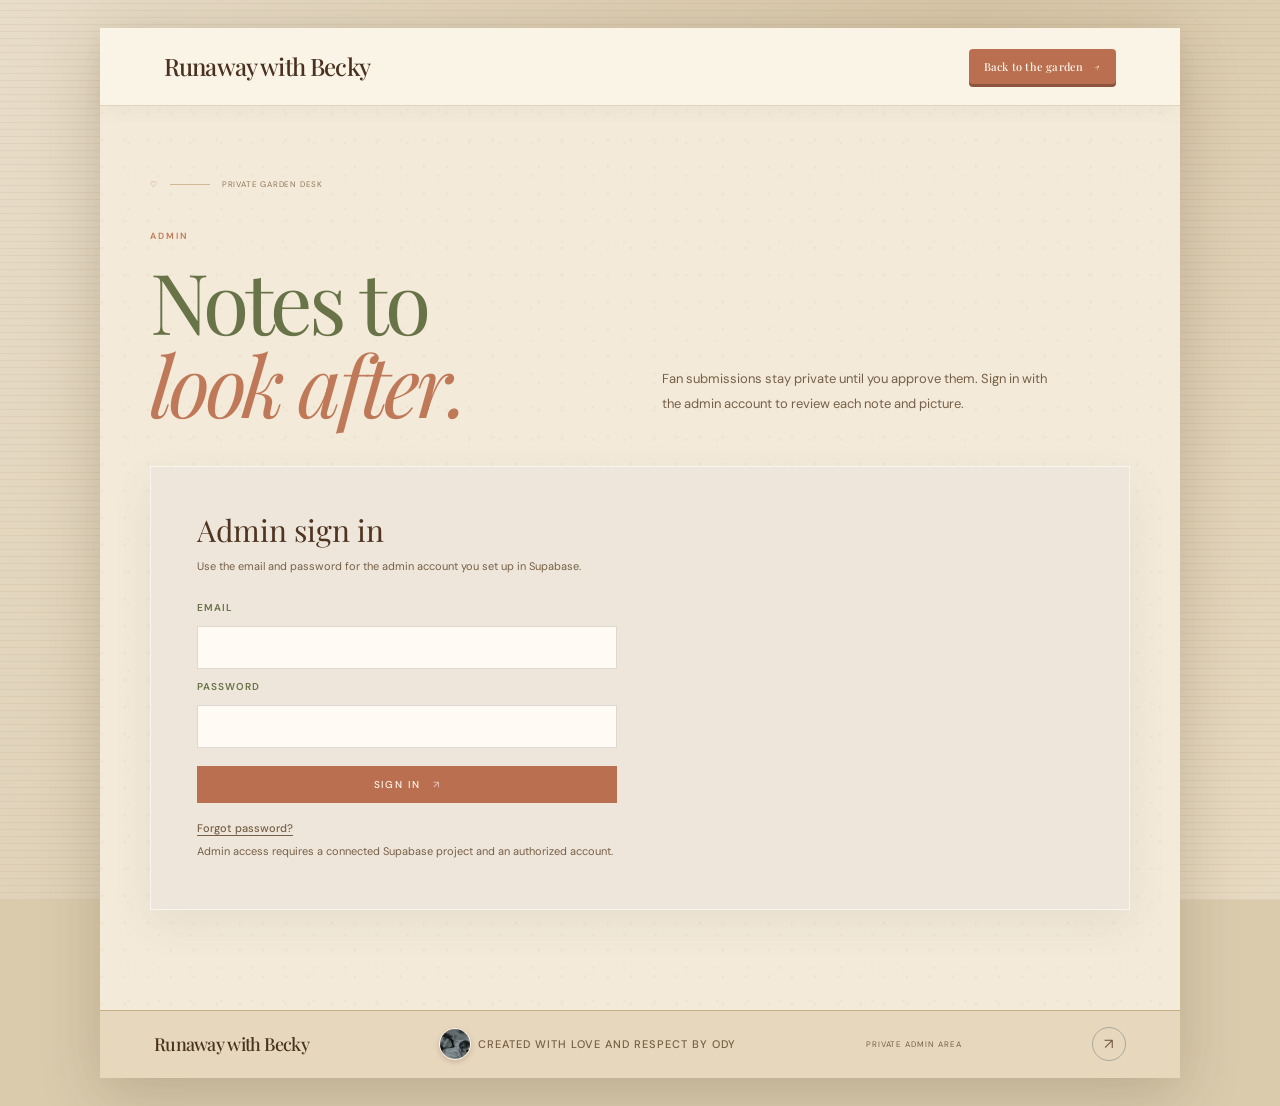
==== commit d7196798: "Add admin password recovery" ====
--- a/admin.html
+++ b/admin.html
@@ -30,6 +30,27 @@
           <label for="admin-password">Password</label><input id="admin-password" type="password" autocomplete="current-password" required>
           <button class="submit-message" type="submit">Sign in <span>↗</span></button>
         </form>
+        <button id="show-password-recovery" class="text-button" type="button">Forgot password?</button>
+      </div>
+      <div id="admin-recovery-request-view" hidden>
+        <h2>Reset your password</h2>
+        <p class="message-caption">We’ll email a secure link to the admin account so you can choose a new password.</p>
+        <form id="admin-recovery-request-form" class="admin-login-form">
+          <label for="recovery-email">Admin email</label><input id="recovery-email" type="email" autocomplete="email" required>
+          <button class="submit-message" type="submit">Send reset link <span>↗</span></button>
+        </form>
+        <button id="back-to-admin-login" class="text-button" type="button">Back to sign in</button>
+        <p id="recovery-request-status" class="form-status" role="status" aria-live="polite"></p>
+      </div>
+      <div id="admin-password-reset-view" hidden>
+        <h2>Choose a new password</h2>
+        <p class="message-caption">Use at least 8 characters, then confirm your new password.</p>
+        <form id="admin-password-reset-form" class="admin-login-form">
+          <label for="new-admin-password">New password</label><input id="new-admin-password" type="password" autocomplete="new-password" minlength="8" required>
+          <label for="confirm-admin-password">Confirm new password</label><input id="confirm-admin-password" type="password" autocomplete="new-password" minlength="8" required>
+          <button class="submit-message" type="submit">Save new password <span>↗</span></button>
+        </form>
+        <p id="password-reset-status" class="form-status" role="status" aria-live="polite"></p>
       </div>
       <div id="admin-queue-view" hidden>
         <div class="admin-queue-heading"><div><h2 id="admin-panel-title">Pending submissions</h2><p class="message-caption">Review notes and pictures before they are shared publicly.</p></div><button id="admin-sign-out" class="quiet-button" type="button">Sign out</button></div>
--- a/styles.css
+++ b/styles.css
@@ -240,6 +240,9 @@
 .admin-panel{background:#eee6db;padding:clamp(24px,5vw,46px)}
 .admin-login-form{display:grid;gap:10px;max-width:420px;margin-top:24px}
 .admin-login-form button{margin-top:8px}
+.text-button{display:inline-block;margin-top:14px;padding:4px 0;border:0;background:transparent;color:#765f45;font:500 11px var(--sans);text-decoration:underline;text-underline-offset:3px;cursor:pointer}
+.text-button:hover{color:#9c5e42}
+.admin-panel [hidden]{display:none!important}
 .admin-queue-heading{align-items:flex-start;text-transform:none;letter-spacing:0}
 .admin-queue-heading h2{font-size:28px}
 .admin-queue-heading .message-caption{margin:5px 0 0}
